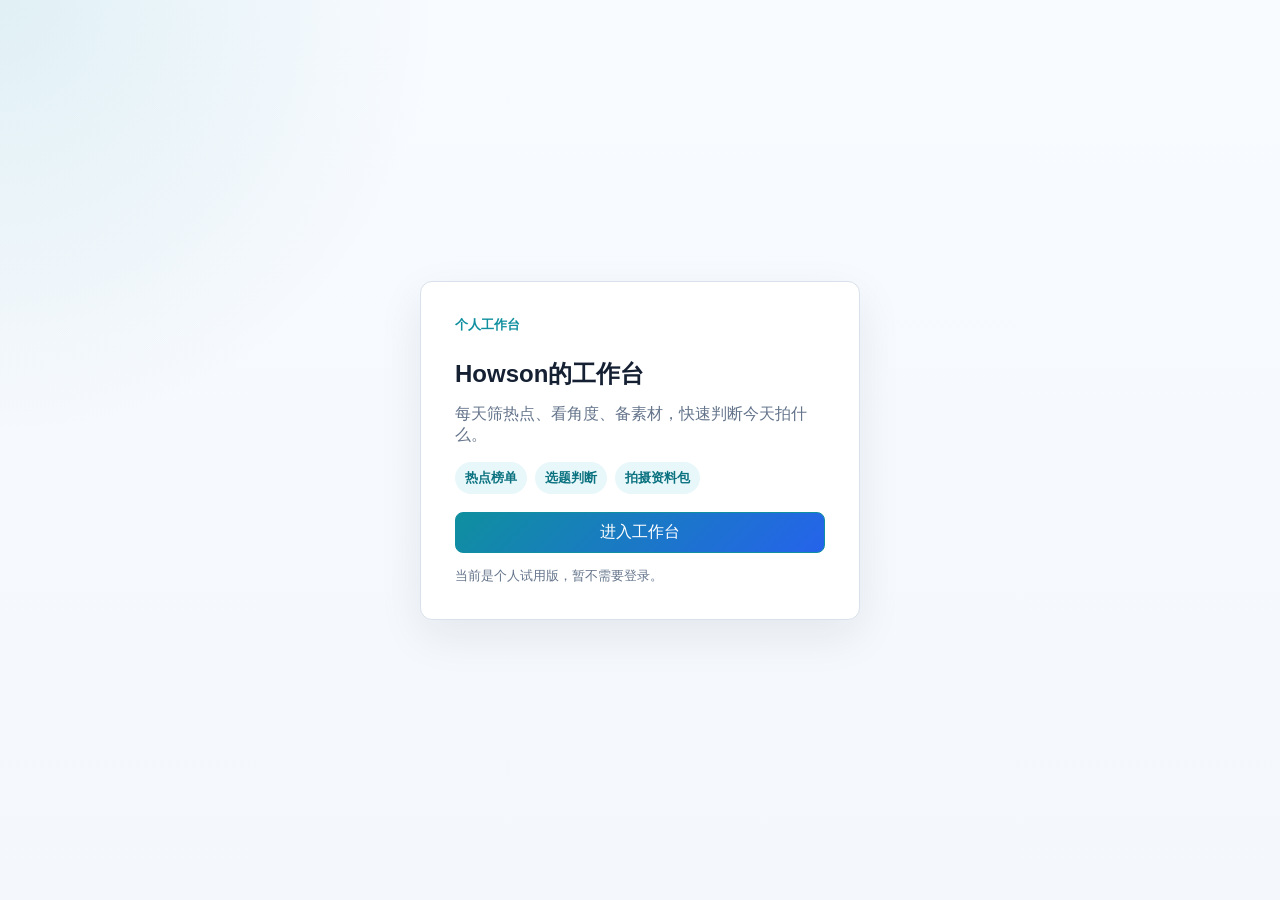
==== index.html @ 1368706a "Update hotspot data" ====
﻿<!doctype html>
<html lang="zh-CN">
  <head>
    <meta charset="UTF-8" />
    <meta name="viewport" content="width=device-width, initial-scale=1.0" />
    <title>Howson的工作台</title>
    <link rel="stylesheet" href="styles.css?v=20260519-8" />
  </head>
  <body>
    <main id="loginView" class="login-shell">
      <section class="login-panel">
        <p class="eyebrow">个人工作台</p>
        <h1>Howson的工作台</h1>
        <p class="muted">每天筛热点、看角度、备素材，快速判断今天拍什么。</p>
        <div class="welcome-points">
          <span>热点榜单</span>
          <span>选题判断</span>
          <span>拍摄资料包</span>
        </div>
        <button
          id="enterButton"
          class="primary-button"
          type="button"
          onclick="document.getElementById('loginView').hidden=true;document.getElementById('loginView').style.display='none';document.getElementById('appView').hidden=false;document.getElementById('appView').style.display='grid';"
        >
          进入工作台
        </button>
        <p class="muted login-hint">当前是个人试用版，暂不需要登录。</p>
      </section>
    </main>

    <main id="appView" class="app-shell" hidden>
      <aside class="sidebar">
        <div>
          <p class="eyebrow">Creator Radar</p>
          <h2>热点选题台</h2>
        </div>
        <nav class="nav-list" aria-label="主导航">
          <button class="nav-item active" data-view="dashboard">热点榜</button>
          <button class="nav-item" data-view="library">我的选题库</button>
          <button class="nav-item" data-view="settings">设置</button>
        </nav>
      </aside>

      <section class="content">
        <header class="topbar">
          <div>
            <p class="muted">今天是 <span id="todayText"></span></p>
            <h1 id="pageTitle">热点榜</h1>
          </div>
        </header>

        <section id="dashboardView" class="view-stack">
          <div class="quick-filter-bar">
            <div class="segmented compact-segmented" id="rangeButtons"></div>
            <div class="segmented compact-segmented" id="topicFilterButtons"></div>
          </div>

          <div class="toolbar-line">
            <p id="resultCount" class="muted"></p>
            <p class="muted">最后更新：<span id="updatedAt"></span><span id="updateSummary"></span></p>
          </div>

          <div id="hotspotList" class="hotspot-list"></div>
        </section>

        <section id="detailView" class="view-stack" hidden>
          <button class="text-button" id="backToDashboard">返回热点榜</button>
          <article id="detailContent"></article>
        </section>

        <section id="libraryView" class="view-stack" hidden>
          <div class="library-overview compact-filters">
            <div class="library-stats" id="libraryStats"></div>
            <div>
              <span class="filter-label">状态筛选</span>
              <div class="segmented compact-segmented" id="libraryStatusButtons"></div>
            </div>
          </div>
          <div id="libraryList" class="hotspot-list"></div>
        </section>

        <section id="savedDetailView" class="view-stack" hidden>
          <button class="text-button" id="backToLibrary">返回选题库</button>
          <article id="savedDetailContent"></article>
        </section>

        <section id="settingsView" class="view-stack" hidden>
          <article class="tool-panel settings-panel">
            <h2>设置</h2>
            <div class="form-grid">
              <label class="field">
                <span>自动更新时间</span>
                <select>
                  <option selected>08:00 / 11:00 / 17:00 / 20:00</option>
                  <option>每天 09:00</option>
                  <option>每 6 小时</option>
                </select>
              </label>
              <label class="field">
                <span>默认分类</span>
                <select>
                  <option selected>全部</option>
                  <option>金融</option>
                  <option>政策</option>
                  <option>科技</option>
                  <option>民生</option>
                  <option>AI</option>
                </select>
              </label>
              <label class="field">
                <span>默认文案风格</span>
                <select>
                  <option selected>通俗易懂</option>
                  <option>专业分析</option>
                  <option>犀利评论</option>
                </select>
              </label>
              <label class="field">
                <span>默认人设</span>
                <select>
                  <option selected>普通人</option>
                  <option>财经博主</option>
                  <option>政策解读博主</option>
                  <option>科技博主</option>
                </select>
              </label>
            </div>
            <div class="source-grid">
              <label><input type="checkbox" checked /> 微博</label>
              <label><input type="checkbox" checked /> 百度</label>
              <label><input type="checkbox" checked /> 抖音</label>
              <label><input type="checkbox" checked /> 今日头条</label>
            </div>
            <div class="button-row">
              <button class="primary-button">保存设置</button>
              <button class="secondary-button">清理 30 天前数据</button>
            </div>
          </article>

          <article class="tool-panel settings-panel">
            <h2>手动添加热点</h2>
            <p class="muted">早期可以先手动录入重点热点，用来测试选题流程。</p>
            <div class="form-grid">
              <label class="field">
                <span>热点标题</span>
                <input id="customTitle" type="text" placeholder="例如：某政策调整引发讨论" />
              </label>
              <label class="field">
                <span>分类</span>
                <select id="customCategory">
                  <option>金融</option>
                  <option>政策</option>
                  <option>科技</option>
                  <option>民生</option>
                  <option>AI</option>
                </select>
              </label>
              <label class="field">
                <span>来源平台</span>
                <input id="customPlatforms" type="text" placeholder="微博、百度、抖音" />
              </label>
              <label class="field">
                <span>趋势</span>
                <select id="customTrend">
                  <option>上升</option>
                  <option>持平</option>
                  <option>下降</option>
                </select>
              </label>
              <label class="field full-span">
                <span>首页详细描述</span>
                <textarea id="customDescription" rows="4" placeholder="用 100-200 字客观描述事件背景、主体、争议点和创作价值。"></textarea>
              </label>
              <label class="field full-span">
                <span>为什么会火</span>
                <textarea id="customWhy" rows="3" placeholder="说明这个热点为什么容易传播。"></textarea>
              </label>
              <label class="field full-span">
                <span>风险提醒</span>
                <textarea id="customRisk" rows="3" placeholder="说明发布前需要注意什么。"></textarea>
              </label>
            </div>
            <div class="button-row">
              <button id="addCustomHotspotButton" class="primary-button" type="button">添加到热点榜</button>
              <button id="clearCustomHotspotsButton" class="secondary-button" type="button">清空手动热点</button>
            </div>
          </article>
        </section>
      </section>
    </main>

    <div id="toast" class="toast" hidden></div>
    <script src="data.js?v=202605220229"></script>
    <script src="timelines.js?v=20260518-1"></script>
    <script src="update-meta.js?v=202605220229"></script>
    <script src="app.js?v=20260519-11"></script>
  </body>
</html>
---- styles.css ----
:root {
  color-scheme: light;
  --bg: #f4f7fb;
  --panel: #ffffff;
  --ink: #152033;
  --muted: #64748b;
  --line: #d9e2ec;
  --soft-line: #e8eef5;
  --accent: #0f8f9f;
  --accent-strong: #0b7280;
  --accent-soft: #e8f7fa;
  --amber: #c98216;
  --blue: #2563eb;
  --red: #d14343;
  --green: #0f9f6e;
  --shadow: 0 16px 45px rgba(21, 32, 51, 0.08);
}

* {
  box-sizing: border-box;
}

[hidden] {
  display: none !important;
}

body {
  margin: 0;
  min-height: 100vh;
  background:
    radial-gradient(circle at top left, rgba(15, 143, 159, 0.1), transparent 28%),
    linear-gradient(180deg, #f8fbff 0%, var(--bg) 100%);
  color: var(--ink);
  font-family: "Microsoft YaHei", "PingFang SC", Arial, sans-serif;
}

button,
input,
select,
textarea {
  font: inherit;
}

button {
  cursor: pointer;
}

.login-shell {
  min-height: 100vh;
  display: grid;
  place-items: center;
  padding: 24px;
}

.login-panel,
.tool-panel,
.detail-card,
.hotspot-card {
  background: var(--panel);
  border: 1px solid var(--line);
  border-radius: 12px;
  box-shadow: var(--shadow);
}

.login-panel {
  width: min(440px, 100%);
  padding: 34px;
  display: grid;
  gap: 14px;
}

.login-panel h1,
.topbar h1,
.sidebar h2,
.tool-panel h2 {
  margin: 0;
}

.eyebrow {
  margin: 0 0 10px;
  color: var(--accent);
  font-size: 13px;
  font-weight: 700;
  letter-spacing: 0;
}

.muted {
  color: var(--muted);
  margin: 0;
}

.error-text {
  color: var(--red);
  margin: 12px 0 0;
}

.login-hint {
  font-size: 13px;
}

.welcome-points {
  display: flex;
  flex-wrap: wrap;
  gap: 8px;
  margin: 2px 0 4px;
}

.welcome-points span {
  border-radius: 999px;
  padding: 7px 10px;
  background: var(--accent-soft);
  color: var(--accent-strong);
  font-size: 13px;
  font-weight: 700;
}

.app-shell {
  min-height: 100vh;
  display: grid;
  grid-template-columns: 248px minmax(0, 1fr);
}

.sidebar {
  padding: 28px 20px;
  border-right: 1px solid var(--line);
  background: rgba(255, 255, 255, 0.78);
  backdrop-filter: blur(18px);
  position: sticky;
  top: 0;
  height: 100vh;
}

.nav-list {
  display: grid;
  gap: 8px;
  margin-top: 34px;
}

.nav-item {
  border: 0;
  border-radius: 10px;
  padding: 12px 14px;
  text-align: left;
  color: var(--muted);
  background: transparent;
}

.nav-item.active {
  color: var(--accent-strong);
  background: var(--accent-soft);
  box-shadow: inset 3px 0 0 var(--accent);
}

.content {
  padding: 28px;
  min-width: 0;
}

.topbar {
  display: flex;
  justify-content: space-between;
  align-items: center;
  gap: 16px;
  margin-bottom: 22px;
}

.view-stack {
  display: grid;
  gap: 18px;
}

.filters {
  background: var(--panel);
  border: 1px solid var(--line);
  border-radius: 8px;
  padding: 18px;
  display: grid;
  gap: 16px;
}

.filter-bar {
  background: var(--panel);
  border: 1px solid var(--line);
  border-radius: 12px;
  padding: 8px 10px;
  display: grid;
  grid-template-columns: repeat(3, minmax(120px, 1fr));
  gap: 8px;
  align-items: end;
}

.filter-bar label {
  display: grid;
  gap: 4px;
}

.filter-bar span {
  color: var(--muted);
  font-size: 12px;
}

.filter-bar select {
  width: 100%;
  min-height: 34px;
  border: 1px solid var(--line);
  border-radius: 10px;
  padding: 6px 8px;
  background: #fff;
  color: var(--ink);
}

.quick-filter-bar {
  background: var(--panel);
  border: 1px solid var(--line);
  border-radius: 12px;
  padding: 10px;
  display: flex;
  justify-content: space-between;
  gap: 10px;
  flex-wrap: wrap;
}

.quick-filter-bar .segmented {
  gap: 6px;
}

.quick-filter-bar .segmented button {
  min-height: 34px;
  padding: 7px 10px;
  border-radius: 999px;
  font-size: 13px;
}

.compact-filters {
  padding: 10px 12px;
  gap: 10px;
}

.compact-filters .filter-label {
  margin-bottom: 5px;
}

.filter-label,
.field span {
  display: block;
  color: var(--muted);
  font-size: 13px;
  margin-bottom: 8px;
}

.segmented {
  display: flex;
  flex-wrap: wrap;
  gap: 8px;
}

.segmented button,
.secondary-button,
.primary-button,
.text-button,
.compact-select {
  border-radius: 8px;
  border: 1px solid var(--line);
  min-height: 40px;
  padding: 9px 12px;
  background: #fff;
  color: var(--ink);
}

.compact-filters .segmented {
  gap: 6px;
}

.compact-filters .segmented button {
  min-height: 32px;
  padding: 6px 9px;
  font-size: 13px;
}

.compact-filters .filter-label {
  font-size: 12px;
}

.library-overview {
  background: var(--panel);
  border: 1px solid var(--line);
  border-radius: 8px;
  display: grid;
}

.library-stats {
  display: grid;
  grid-template-columns: repeat(auto-fit, minmax(110px, 1fr));
  gap: 8px;
}

.stat-card {
  border: 1px solid var(--line);
  border-radius: 8px;
  padding: 9px 10px;
  background: #fbfaf7;
}

.stat-card.today {
  border-color: rgba(15, 143, 159, 0.35);
  background: var(--accent-soft);
}

.stat-card b {
  display: block;
  font-size: 20px;
}

.stat-card span {
  color: var(--muted);
  font-size: 12px;
}

.segmented button.active,
.primary-button {
  border-color: var(--accent);
  background: linear-gradient(135deg, var(--accent), #2563eb);
  color: #fff;
}

.primary-button:hover {
  background: var(--accent-strong);
}

.secondary-button:hover,
.segmented button:hover,
.text-button:hover {
  border-color: var(--accent);
}

.text-button {
  justify-self: start;
  background: transparent;
}

.toolbar-line {
  display: flex;
  justify-content: space-between;
  align-items: center;
  gap: 12px;
  flex-wrap: wrap;
}

.hotspot-list {
  display: grid;
  gap: 14px;
}

.hotspot-card {
  padding: 18px;
  transition: transform 0.16s ease, box-shadow 0.16s ease, border-color 0.16s ease;
}

.hotspot-card:hover {
  transform: translateY(-1px);
  border-color: #b9d6e2;
  box-shadow: 0 18px 48px rgba(21, 32, 51, 0.11);
}

.card-head {
  display: flex;
  justify-content: space-between;
  gap: 16px;
  align-items: flex-start;
}

.card-title {
  margin: 0 0 10px;
  font-size: 20px;
  line-height: 1.35;
}

.tags,
.score-row,
.button-row,
.source-grid {
  display: flex;
  flex-wrap: wrap;
  gap: 8px;
  align-items: center;
}

.tag {
  border-radius: 999px;
  padding: 5px 9px;
  background: var(--accent-soft);
  color: var(--accent);
  font-size: 12px;
}

.platform-tag {
  background: #f3f6fa;
  color: #475467;
}

.muted-tag {
  background: #f1f5f9;
  color: var(--muted);
}

.lifecycle-tag {
  background: #eef6f4;
  color: var(--accent-strong);
}

.decision-pill {
  border-radius: 999px;
  padding: 5px 10px;
  font-size: 12px;
  font-weight: 700;
}

.decision-pill.hot {
  background: #eaf8f1;
  color: #0f7a56;
}

.decision-pill.good {
  background: #e8f7fa;
  color: #0b7280;
}

.decision-pill.warn {
  background: #fff4e5;
  color: #9a5b13;
}

.decision-pill.wait {
  background: #f1f5f9;
  color: #64748b;
}

.summary {
  margin: 12px 0;
  color: #3d4954;
  line-height: 1.65;
}

.decision-reason {
  margin: 0 0 12px;
  padding: 10px 12px;
  border-radius: 10px;
  background: #f8fbfe;
  border: 1px solid var(--soft-line);
  color: #475467;
  line-height: 1.55;
}

.decision-reason b {
  color: var(--accent-strong);
}

.library-meta {
  display: grid;
  gap: 8px;
  margin: 12px 0;
}

.library-meta div {
  display: grid;
  grid-template-columns: 96px minmax(0, 1fr);
  gap: 10px;
  padding: 9px 11px;
  border-radius: 10px;
  background: #f8fbfe;
  border: 1px solid var(--soft-line);
}

.library-meta b {
  color: var(--accent-strong);
}

.library-meta span {
  color: #475467;
  line-height: 1.55;
}

.article-text {
  display: grid;
  gap: 12px;
  color: #3d4954;
  line-height: 1.7;
}

.article-text p {
  margin: 0;
}

.article-collapsible .article-full {
  display: grid;
  gap: 12px;
}

.article-collapsible.collapsed .article-full {
  display: none;
}

.article-collapsible:not(.collapsed) .article-preview {
  display: none;
}

.article-toggle {
  margin-top: 4px;
  justify-self: start;
  display: inline-flex;
  align-items: center;
  gap: 4px;
  min-height: 28px;
  padding: 3px 6px;
  border: 0;
  background: transparent;
  color: var(--accent-strong);
  font-size: 13px;
  font-weight: 700;
  cursor: pointer;
}

.article-toggle .chevron {
  font-size: 16px;
  line-height: 1;
}

.reference-block {
  margin-top: 14px;
  padding-top: 12px;
  border-top: 1px dashed var(--line);
}

.reference-block p {
  margin: 0 0 8px;
  color: var(--muted);
  font-size: 13px;
  font-weight: 700;
}

.reference-block ol {
  margin: 0;
  padding-left: 20px;
  display: grid;
  gap: 6px;
}

.reference-block a {
  color: var(--accent-strong);
  text-decoration: none;
}

.reference-block a:hover {
  text-decoration: underline;
}

.search-keyword {
  display: grid;
  gap: 4px;
  margin-bottom: 10px;
}

.search-keyword b {
  color: var(--accent-strong);
}

.score {
  min-width: 112px;
  padding: 10px;
  border-radius: 10px;
  border: 1px solid var(--soft-line);
  background: linear-gradient(180deg, #ffffff, #f8fbfe);
}

.score.primary {
  border-color: rgba(15, 143, 159, 0.4);
  background: linear-gradient(180deg, #eefcfe, #ffffff);
}

.score.primary b {
  color: var(--accent-strong);
}

.score b {
  display: block;
  font-size: 24px;
  color: var(--ink);
}

.score span {
  display: block;
  color: var(--muted);
  font-size: 12px;
}

.trend-up {
  color: var(--green);
}

.trend-flat {
  color: var(--amber);
}

.trend-down {
  color: var(--red);
}

.trend-icon {
  width: 18px;
  height: 18px;
  display: inline-grid;
  place-items: center;
  border: 0;
  background: transparent;
}

.trend-icon svg {
  width: 17px;
  height: 17px;
  stroke-width: 2.8;
}

.detail-card {
  padding: 22px;
  display: grid;
  gap: 18px;
}

.section-block {
  border-top: 1px solid var(--soft-line);
  padding-top: 16px;
}

.section-block h3 {
  margin: 0 0 10px;
}

.angle-grid {
  display: grid;
  grid-template-columns: repeat(auto-fit, minmax(180px, 1fr));
  gap: 10px;
}

.mini-panel {
  border: 1px solid var(--soft-line);
  border-radius: 10px;
  padding: 12px;
  background: #f8fbfe;
}

.mini-panel h4,
.mini-panel p {
  margin: 0;
}

.mini-panel p {
  margin-top: 8px;
  color: var(--muted);
  line-height: 1.55;
}

.angle-matrix,
.check-list {
  display: grid;
  gap: 9px;
}

.matrix-row,
.check-list li {
  display: grid;
  grid-template-columns: 120px minmax(0, 1fr);
  gap: 12px;
  align-items: start;
  padding: 11px 12px;
  border: 1px solid var(--soft-line);
  border-radius: 10px;
  background: #f8fbfe;
}

.matrix-row b,
.check-list b {
  color: var(--accent-strong);
}

.matrix-row span,
.check-list span {
  color: #475467;
  line-height: 1.6;
}

.check-list {
  list-style: none;
  padding: 0;
  margin: 0;
}

.comment-list {
  display: grid;
  gap: 10px;
}

.comment-card {
  border: 1px solid var(--line);
  border-radius: 8px;
  background: #fbfaf7;
  padding: 12px;
}

.comment-card p {
  margin: 8px 0 0;
  line-height: 1.65;
}

.comment-meta {
  display: flex;
  flex-wrap: wrap;
  gap: 8px;
  color: var(--muted);
  font-size: 12px;
}

.image-grid {
  display: grid;
  grid-template-columns: repeat(auto-fit, minmax(180px, 1fr));
  gap: 10px;
}

.image-card {
  overflow: hidden;
  border: 1px solid var(--line);
  border-radius: 8px;
  background: #fbfaf7;
}

.image-preview {
  min-height: 54px;
  display: grid;
  place-items: center;
  padding: 10px;
  color: var(--accent-strong);
  background: var(--accent-soft);
  text-align: center;
  font-size: 13px;
  font-weight: 700;
}

.image-card-body {
  padding: 10px;
  display: grid;
  gap: 7px;
}

.image-card-body h4,
.image-card-body p {
  margin: 0;
}

.image-card-body p {
  color: var(--muted);
  line-height: 1.55;
}

.split-layout {
  display: grid;
  grid-template-columns: minmax(260px, 0.85fr) minmax(320px, 1.25fr);
  gap: 18px;
  align-items: start;
}

.form-grid {
  display: grid;
  grid-template-columns: repeat(2, minmax(0, 1fr));
  gap: 14px;
}

.field input,
.field select,
.field textarea {
  width: 100%;
  border: 1px solid var(--line);
  border-radius: 8px;
  min-height: 42px;
  padding: 10px 12px;
  background: #fff;
  color: var(--ink);
}

.full-span {
  grid-column: 1 / -1;
}

.tool-panel {
  padding: 20px;
  display: grid;
  gap: 16px;
}

.script-output,
.script-editor {
  min-height: 220px;
  border-radius: 10px;
  border: 1px solid var(--line);
  background: #f8fbfe;
  padding: 16px;
  line-height: 1.7;
}

.script-output {
  white-space: pre-wrap;
}

.script-editor {
  width: 100%;
  resize: vertical;
  color: var(--ink);
}

.timeline {
  display: grid;
  gap: 14px;
  padding-left: 0;
  list-style: none;
  position: relative;
}

.timeline::before {
  content: "";
  position: absolute;
  left: 18px;
  top: 10px;
  bottom: 10px;
  width: 2px;
  background: linear-gradient(var(--accent), #d0a85c);
}

.timeline-item {
  display: grid;
  grid-template-columns: 38px minmax(0, 1fr);
  gap: 12px;
  position: relative;
}

.timeline-dot {
  width: 38px;
  height: 38px;
  border-radius: 12px;
  display: grid;
  place-items: center;
  color: #fff;
  background: linear-gradient(135deg, var(--accent), #2563eb);
  font-weight: 800;
  z-index: 1;
}

.timeline-card {
  border: 1px solid var(--soft-line);
  border-radius: 12px;
  background: #fff;
  padding: 14px;
}

.timeline-meta,
.timeline-links {
  display: flex;
  flex-wrap: wrap;
  gap: 8px;
  align-items: center;
}

.timeline-meta {
  margin-bottom: 8px;
}

.timeline-pill {
  border-radius: 999px;
  padding: 4px 8px;
  font-size: 12px;
  background: #f2f4f7;
  color: #475467;
}

.timeline-pill.hot {
  background: #fff2e5;
  color: #9a5b13;
}

.timeline-pill.key {
  background: #eef6f4;
  color: var(--accent);
}

.timeline-card time {
  color: var(--muted);
  font-size: 13px;
}

.timeline-card h4 {
  margin: 6px 0;
  font-size: 18px;
}

.timeline-card p {
  margin: 0;
  line-height: 1.65;
}

.timeline-impact {
  margin-top: 10px !important;
  padding: 10px;
  border-radius: 8px;
  background: #fbfaf7;
  color: #475467;
}

.timeline-points {
  display: grid;
  gap: 8px;
  margin-top: 10px;
  padding: 10px;
  border-radius: 8px;
  background: #fbfaf7;
  border: 1px solid var(--line);
}

.timeline-points p {
  margin: 0;
}

.timeline-links {
  margin-top: 12px;
}

.timeline-link-group {
  display: flex;
  flex-wrap: wrap;
  gap: 6px;
  align-items: center;
}

.timeline-link-label {
  color: var(--muted);
  font-size: 12px;
  margin-right: 2px;
}

.timeline-link {
  color: var(--accent);
  text-decoration: none;
  border: 1px solid var(--line);
  border-radius: 8px;
  padding: 7px 9px;
  background: #fbfaf7;
}

.timeline-link:hover {
  border-color: var(--accent);
}

.toast {
  position: fixed;
  right: 22px;
  bottom: 22px;
  background: var(--ink);
  color: #fff;
  padding: 12px 14px;
  border-radius: 8px;
  box-shadow: var(--shadow);
}

@media (max-width: 900px) {
  .app-shell {
    grid-template-columns: 1fr;
  }

  .sidebar {
    position: static;
    height: auto;
    border-right: 0;
    border-bottom: 1px solid var(--line);
  }

  .nav-list {
    grid-template-columns: repeat(3, 1fr);
    margin-top: 18px;
  }

  .split-layout,
  .form-grid {
    grid-template-columns: 1fr;
  }

  .filter-bar {
    grid-template-columns: repeat(3, minmax(0, 1fr));
    gap: 6px;
    padding: 7px;
  }

  .filter-bar span {
    font-size: 11px;
  }

  .filter-bar select {
    min-height: 32px;
    padding: 5px 6px;
    border-radius: 8px;
    font-size: 13px;
  }

  .quick-filter-bar {
    gap: 8px;
    padding: 8px;
  }

  .quick-filter-bar .segmented button {
    min-height: 32px;
    padding: 6px 9px;
    font-size: 12px;
  }

  .topbar,
  .card-head {
    align-items: stretch;
    flex-direction: column;
  }
}

@media (max-width: 560px) {
  .content {
    padding: 18px;
  }

  .login-panel {
    padding: 24px;
  }

  .nav-list {
    grid-template-columns: 1fr;
  }
}
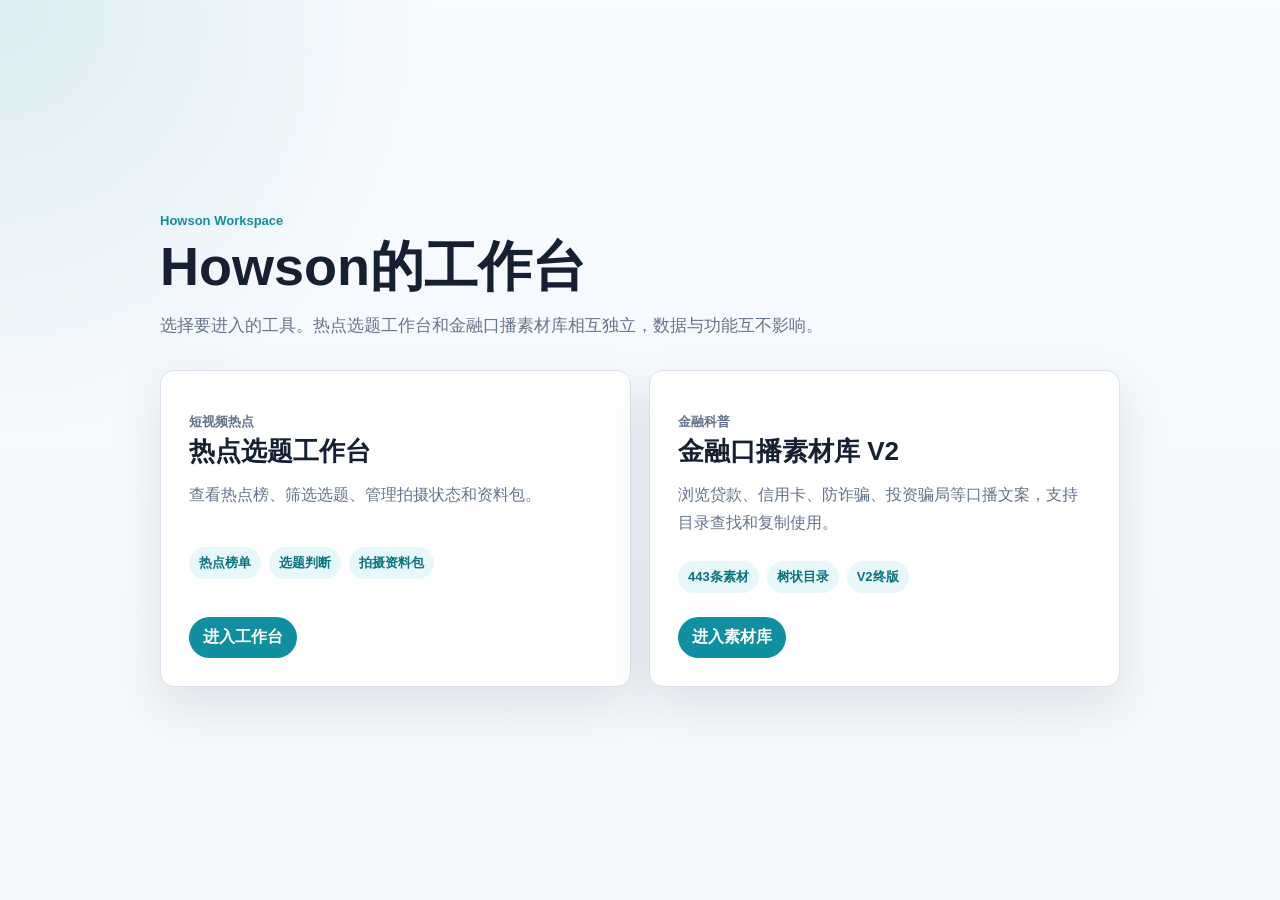
==== commit 6d279c98: "Add finance library portal # Conflicts: #	index.html" ====
--- a/index.html
+++ b/index.html
@@ -1,199 +1,202 @@
-﻿<!doctype html>
+<!doctype html>
 <html lang="zh-CN">
   <head>
     <meta charset="UTF-8" />
     <meta name="viewport" content="width=device-width, initial-scale=1.0" />
     <title>Howson的工作台</title>
-    <link rel="stylesheet" href="styles.css?v=20260519-8" />
+    <style>
+      :root {
+        color-scheme: light;
+        --bg: #f4f7fb;
+        --panel: #ffffff;
+        --ink: #152033;
+        --muted: #64748b;
+        --line: #d9e2ec;
+        --accent: #0f8f9f;
+        --accent-strong: #0b7280;
+        --accent-soft: #e8f7fa;
+        --shadow: 0 18px 50px rgba(21, 32, 51, 0.1);
+      }
+
+      * {
+        box-sizing: border-box;
+      }
+
+      body {
+        margin: 0;
+        min-height: 100vh;
+        background:
+          radial-gradient(circle at top left, rgba(15, 143, 159, 0.12), transparent 28%),
+          linear-gradient(180deg, #f8fbff 0%, var(--bg) 100%);
+        color: var(--ink);
+        font-family: "Microsoft YaHei", "PingFang SC", Arial, sans-serif;
+      }
+
+      .portal-shell {
+        min-height: 100vh;
+        display: grid;
+        align-content: center;
+        gap: 28px;
+        padding: 42px;
+      }
+
+      .portal-header {
+        max-width: 960px;
+        margin: 0 auto;
+        width: 100%;
+      }
+
+      .eyebrow {
+        margin: 0 0 10px;
+        color: var(--accent);
+        font-size: 13px;
+        font-weight: 700;
+        letter-spacing: 0;
+      }
+
+      h1 {
+        margin: 0;
+        font-size: clamp(32px, 5vw, 54px);
+        line-height: 1.06;
+        letter-spacing: 0;
+      }
+
+      .lead {
+        margin: 16px 0 0;
+        color: var(--muted);
+        font-size: 17px;
+        line-height: 1.8;
+        max-width: 720px;
+      }
+
+      .portal-grid {
+        width: min(960px, 100%);
+        margin: 0 auto;
+        display: grid;
+        grid-template-columns: repeat(2, minmax(0, 1fr));
+        gap: 18px;
+      }
+
+      .portal-card {
+        min-height: 260px;
+        padding: 28px;
+        display: flex;
+        flex-direction: column;
+        justify-content: space-between;
+        gap: 24px;
+        color: inherit;
+        text-decoration: none;
+        background: var(--panel);
+        border: 1px solid var(--line);
+        border-radius: 14px;
+        box-shadow: var(--shadow);
+        transition: transform 160ms ease, border-color 160ms ease, box-shadow 160ms ease;
+      }
+
+      .portal-card:hover {
+        transform: translateY(-3px);
+        border-color: rgba(15, 143, 159, 0.5);
+        box-shadow: 0 22px 58px rgba(21, 32, 51, 0.14);
+      }
+
+      .card-kicker {
+        margin: 0 0 12px;
+        color: var(--accent-strong);
+        font-size: 13px;
+        font-weight: 700;
+      }
+
+      .portal-card h2 {
+        margin: 0;
+        font-size: 26px;
+        letter-spacing: 0;
+      }
+
+      .portal-card p {
+        margin: 12px 0 0;
+        color: var(--muted);
+        line-height: 1.75;
+      }
+
+      .card-meta {
+        display: flex;
+        flex-wrap: wrap;
+        gap: 8px;
+      }
+
+      .card-meta span {
+        padding: 7px 10px;
+        border-radius: 999px;
+        background: var(--accent-soft);
+        color: var(--accent-strong);
+        font-size: 13px;
+        font-weight: 700;
+      }
+
+      .card-action {
+        display: inline-flex;
+        align-items: center;
+        width: fit-content;
+        border-radius: 999px;
+        padding: 10px 14px;
+        background: var(--accent);
+        color: #fff;
+        font-weight: 700;
+      }
+
+      @media (max-width: 760px) {
+        .portal-shell {
+          align-content: start;
+          padding: 28px 18px;
+        }
+
+        .portal-grid {
+          grid-template-columns: 1fr;
+        }
+
+        .portal-card {
+          min-height: 230px;
+        }
+      }
+    </style>
   </head>
   <body>
-    <main id="loginView" class="login-shell">
-      <section class="login-panel">
-        <p class="eyebrow">个人工作台</p>
+    <main class="portal-shell">
+      <header class="portal-header">
+        <p class="eyebrow">Howson Workspace</p>
         <h1>Howson的工作台</h1>
-        <p class="muted">每天筛热点、看角度、备素材，快速判断今天拍什么。</p>
-        <div class="welcome-points">
-          <span>热点榜单</span>
-          <span>选题判断</span>
-          <span>拍摄资料包</span>
-        </div>
-        <button
-          id="enterButton"
-          class="primary-button"
-          type="button"
-          onclick="document.getElementById('loginView').hidden=true;document.getElementById('loginView').style.display='none';document.getElementById('appView').hidden=false;document.getElementById('appView').style.display='grid';"
-        >
-          进入工作台
-        </button>
-        <p class="muted login-hint">当前是个人试用版，暂不需要登录。</p>
+        <p class="lead">选择要进入的工具。热点选题工作台和金融口播素材库相互独立，数据与功能互不影响。</p>
+      </header>
+
+      <section class="portal-grid" aria-label="工具入口">
+        <a class="portal-card" href="workbench.html">
+          <div>
+            <p class="card-kicker">短视频热点</p>
+            <h2>热点选题工作台</h2>
+            <p>查看热点榜、筛选选题、管理拍摄状态和资料包。</p>
+          </div>
+          <div class="card-meta">
+            <span>热点榜单</span>
+            <span>选题判断</span>
+            <span>拍摄资料包</span>
+          </div>
+          <span class="card-action">进入工作台</span>
+        </a>
+
+        <a class="portal-card" href="finance-library.html">
+          <div>
+            <p class="card-kicker">金融科普</p>
+            <h2>金融口播素材库 V2</h2>
+            <p>浏览贷款、信用卡、防诈骗、投资骗局等口播文案，支持目录查找和复制使用。</p>
+          </div>
+          <div class="card-meta">
+            <span>443条素材</span>
+            <span>树状目录</span>
+            <span>V2终版</span>
+          </div>
+          <span class="card-action">进入素材库</span>
+        </a>
       </section>
     </main>
-
-    <main id="appView" class="app-shell" hidden>
-      <aside class="sidebar">
-        <div>
-          <p class="eyebrow">Creator Radar</p>
-          <h2>热点选题台</h2>
-        </div>
-        <nav class="nav-list" aria-label="主导航">
-          <button class="nav-item active" data-view="dashboard">热点榜</button>
-          <button class="nav-item" data-view="library">我的选题库</button>
-          <button class="nav-item" data-view="settings">设置</button>
-        </nav>
-      </aside>
-
-      <section class="content">
-        <header class="topbar">
-          <div>
-            <p class="muted">今天是 <span id="todayText"></span></p>
-            <h1 id="pageTitle">热点榜</h1>
-          </div>
-        </header>
-
-        <section id="dashboardView" class="view-stack">
-          <div class="quick-filter-bar">
-            <div class="segmented compact-segmented" id="rangeButtons"></div>
-            <div class="segmented compact-segmented" id="topicFilterButtons"></div>
-          </div>
-
-          <div class="toolbar-line">
-            <p id="resultCount" class="muted"></p>
-            <p class="muted">最后更新：<span id="updatedAt"></span><span id="updateSummary"></span></p>
-          </div>
-
-          <div id="hotspotList" class="hotspot-list"></div>
-        </section>
-
-        <section id="detailView" class="view-stack" hidden>
-          <button class="text-button" id="backToDashboard">返回热点榜</button>
-          <article id="detailContent"></article>
-        </section>
-
-        <section id="libraryView" class="view-stack" hidden>
-          <div class="library-overview compact-filters">
-            <div class="library-stats" id="libraryStats"></div>
-            <div>
-              <span class="filter-label">状态筛选</span>
-              <div class="segmented compact-segmented" id="libraryStatusButtons"></div>
-            </div>
-          </div>
-          <div id="libraryList" class="hotspot-list"></div>
-        </section>
-
-        <section id="savedDetailView" class="view-stack" hidden>
-          <button class="text-button" id="backToLibrary">返回选题库</button>
-          <article id="savedDetailContent"></article>
-        </section>
-
-        <section id="settingsView" class="view-stack" hidden>
-          <article class="tool-panel settings-panel">
-            <h2>设置</h2>
-            <div class="form-grid">
-              <label class="field">
-                <span>自动更新时间</span>
-                <select>
-                  <option selected>08:00 / 11:00 / 17:00 / 20:00</option>
-                  <option>每天 09:00</option>
-                  <option>每 6 小时</option>
-                </select>
-              </label>
-              <label class="field">
-                <span>默认分类</span>
-                <select>
-                  <option selected>全部</option>
-                  <option>金融</option>
-                  <option>政策</option>
-                  <option>科技</option>
-                  <option>民生</option>
-                  <option>AI</option>
-                </select>
-              </label>
-              <label class="field">
-                <span>默认文案风格</span>
-                <select>
-                  <option selected>通俗易懂</option>
-                  <option>专业分析</option>
-                  <option>犀利评论</option>
-                </select>
-              </label>
-              <label class="field">
-                <span>默认人设</span>
-                <select>
-                  <option selected>普通人</option>
-                  <option>财经博主</option>
-                  <option>政策解读博主</option>
-                  <option>科技博主</option>
-                </select>
-              </label>
-            </div>
-            <div class="source-grid">
-              <label><input type="checkbox" checked /> 微博</label>
-              <label><input type="checkbox" checked /> 百度</label>
-              <label><input type="checkbox" checked /> 抖音</label>
-              <label><input type="checkbox" checked /> 今日头条</label>
-            </div>
-            <div class="button-row">
-              <button class="primary-button">保存设置</button>
-              <button class="secondary-button">清理 30 天前数据</button>
-            </div>
-          </article>
-
-          <article class="tool-panel settings-panel">
-            <h2>手动添加热点</h2>
-            <p class="muted">早期可以先手动录入重点热点，用来测试选题流程。</p>
-            <div class="form-grid">
-              <label class="field">
-                <span>热点标题</span>
-                <input id="customTitle" type="text" placeholder="例如：某政策调整引发讨论" />
-              </label>
-              <label class="field">
-                <span>分类</span>
-                <select id="customCategory">
-                  <option>金融</option>
-                  <option>政策</option>
-                  <option>科技</option>
-                  <option>民生</option>
-                  <option>AI</option>
-                </select>
-              </label>
-              <label class="field">
-                <span>来源平台</span>
-                <input id="customPlatforms" type="text" placeholder="微博、百度、抖音" />
-              </label>
-              <label class="field">
-                <span>趋势</span>
-                <select id="customTrend">
-                  <option>上升</option>
-                  <option>持平</option>
-                  <option>下降</option>
-                </select>
-              </label>
-              <label class="field full-span">
-                <span>首页详细描述</span>
-                <textarea id="customDescription" rows="4" placeholder="用 100-200 字客观描述事件背景、主体、争议点和创作价值。"></textarea>
-              </label>
-              <label class="field full-span">
-                <span>为什么会火</span>
-                <textarea id="customWhy" rows="3" placeholder="说明这个热点为什么容易传播。"></textarea>
-              </label>
-              <label class="field full-span">
-                <span>风险提醒</span>
-                <textarea id="customRisk" rows="3" placeholder="说明发布前需要注意什么。"></textarea>
-              </label>
-            </div>
-            <div class="button-row">
-              <button id="addCustomHotspotButton" class="primary-button" type="button">添加到热点榜</button>
-              <button id="clearCustomHotspotsButton" class="secondary-button" type="button">清空手动热点</button>
-            </div>
-          </article>
-        </section>
-      </section>
-    </main>
-
-    <div id="toast" class="toast" hidden></div>
-    <script src="data.js?v=202605220229"></script>
-    <script src="timelines.js?v=20260518-1"></script>
-    <script src="update-meta.js?v=202605220229"></script>
-    <script src="app.js?v=20260519-11"></script>
   </body>
 </html>
